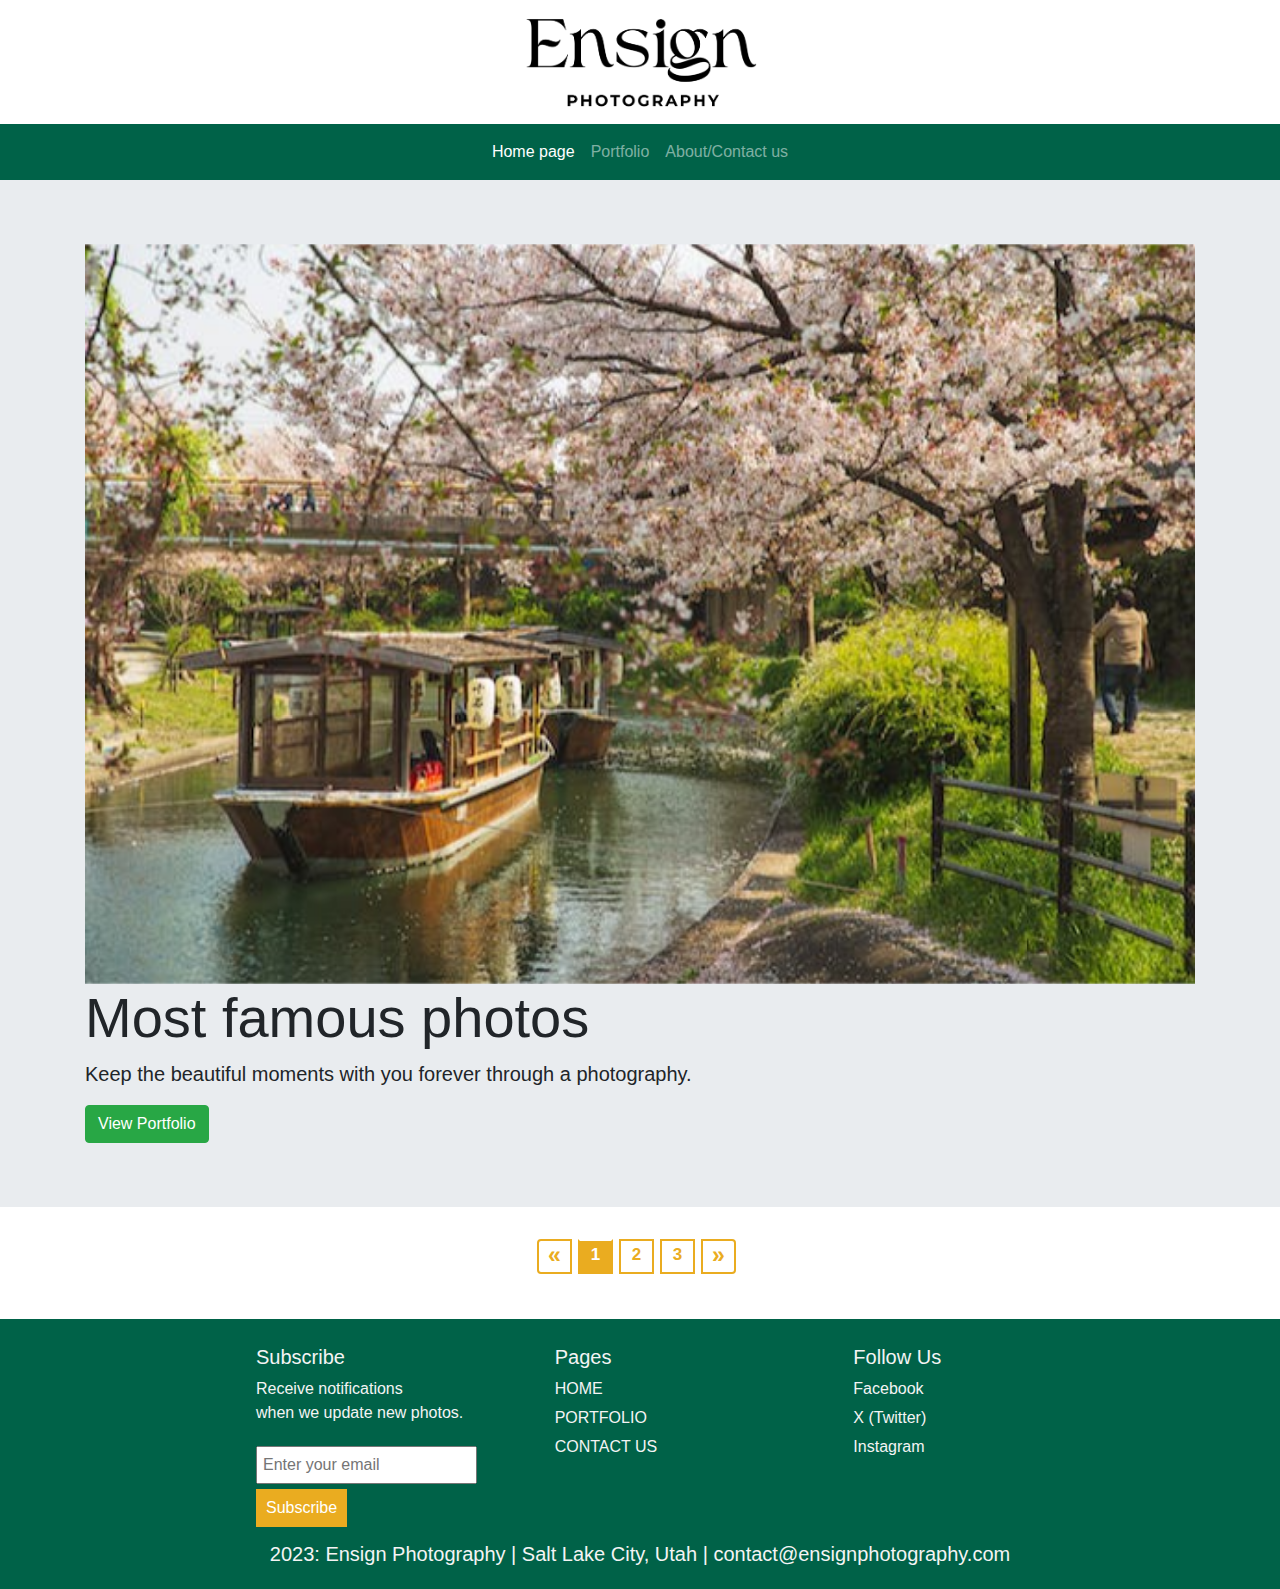
==== index.html @ d0660626 "slideshow" ====
<html>
    <head>

        <!--mobile ready-->
        <meta charset="utf-8">
        <meta name="viewport" content="width=device-width, initial-scale=1">
        <!--bootstrap-->
        <script src="
        https://cdn.jsdelivr.net/npm/bootstrap@5.3.2/dist/js/bootstrap.min.js
        "></script>
        <link href="
        https://cdn.jsdelivr.net/npm/bootstrap@5.3.2/dist/css/bootstrap.min.css
        " rel="stylesheet">

        <!--for pagination-->
        <link rel="stylesheet" href="https://cdn.jsdelivr.net/npm/bootstrap@4.6.2/dist/css/bootstrap.min.css">
        <!--link to CSS style-->
        <link rel="stylesheet" href="style.css">

    </head>
    <body>
        <!--Logo-->
        <img src="images/Ensign.png" class="mx-auto d-block img-fluid" 
        style="width: 20vw;" alt="Logo Ensign Photography">
        
        <!--Navbar with buttons by Sofia-->
        <nav class="navbar navbar-expand-sm navbar-dark">
            <div class="container-fluid justify-content-center">
              <ul class="navbar-nav">
                <li class="nav-item">
                  <a class="nav-link active" href="index.html">Home page</a>
                </li>
               <li class="nav-item">
                  <a class="nav-link" href="portfolio.html">Portfolio</a>
                </li>
                <li class="nav-item">
                  <a class="nav-link" href="contactus.html">About/Contact us</a>
                </li>
              </ul>
            </div>
          </nav>

          <div class="jumbotron jumbotron-fluid">
            <div class="container">
              <!-- Carousel -->
              <div id="photoCarousel" class="carousel slide" data-ride="carousel">
                <div class="carousel-inner">
                  <div class="carousel-item active">
                    <img src="images/boat.jpeg" class="d-block w-100" alt="Slide 1">
                  </div>
                  <div class="carousel-item">
                    <img src="images/deer.jpeg" class="d-block w-100" alt="Slide 2">
                  </div>
                  <!-- Add more carousel items as needed -->
                </div>
              </div>
              <!-- Jumbotron content -->
              <h1 class="display-4">Most famous photos</h1>
              <p class="lead">Keep the beautiful moments with you forever through a photography.</p>
              <a class="btn btn-primary btn-success" href="portfolio.html" role="button">View Portfolio</a>
            </div>
          </div>

        <!--Pagination and Pager by Rie-->
        <div class="pagination-outer" aria-label="Page navigation">
            <ul class="pagination justify-content-center">
                <li class="page-item">
                    <a href="index.html" class="page-link" aria-label="Previous">
                        <span aria-hidden="true">«</span>
                    </a>
                </li>
                <li class="page-item active"><a class="page-link" href="index.html">1</a></li>
                <li class="page-item"><a class="page-link" href="portfolio.html">2</a></li>
                <li class="page-item"><a class="page-link" href="contactus.html">3</a></li>
                <li class="page-item">
                    <a href="contactus.html" class="page-link" aria-label="Next">
                        <span aria-hidden="true">»</span>
                    </a>
                </li>
            </ul>
        </div>
    </body>

        <!--copyright by Rie-->
        <footer>
            <div class="footer-container">
                <div class="column">
                    <h3>Subscribe</h3>
                    <p>Receive notifications</br>when we update new photos.</p>
                    <input type="email" placeholder="Enter your email">
                    <button>Subscribe</button>
                </div>
                <div class="column">
                    <h3>Pages</h3>
                    <ul>
                        <li><a href="index.html">HOME</a></li>
                        <li><a href="portfolio.html">PORTFOLIO</a></li>
                        <li><a href="contactus.html">CONTACT US</a></li>
                    </ul>
                </div>
                <div class="column">
                    <h3>Follow Us</h3>
                    <ul>
                        <li><a href="https://www.facebook.com/">Facebook</a></li>
                        <li><a href="https://twitter.com/home?lang=en">X (Twitter)</a></li>
                        <li><a href="https://www.instagram.com/?hl=en">Instagram</a></li>
                    </ul>
                </div>
            </div>
            <h5>2023: Ensign Photography | Salt Lake City, Utah | contact@ensignphotography.com</h5>
        </footer>
</html>
---- style.css ----
/* CSS style for all pages*/

/*footer design by Rie*/
footer {
    background-color: #006248;
    background-color: #006248;
    text-align: center;
    color: #f4f4f4;
    padding-bottom: 15px;
}

.footer-container {
    text-align: left;
    padding: 2% 10% 0% 20%;
    display: flex;  
    justify-content: space-between;
    list-style: none;
}

.column {
    flex: 1; 
}

h5 {
    padding-top: 15px;
}

.column h3 {
    font-size: 20px;
    color: #f4f4f4;
}

.column ul {
    list-style: none;
    padding: 0;
}

.column li {
    margin-bottom: 5px;
}

.column a {
    color: #f4f4f4;
    text-decoration: none;
}

 input[type="email"] {
    padding: 5px;
    margin: 5px 0;
}
.column button {
    background-color: #eaac20;
    color: #fff;
    border: none;
    padding: 7px 10px;
    cursor: pointer;
}
/*end of footer*/

/*pagination and pager by Rie*/
.pagination-outer{ 
    text-align: center;
}
.pagination{
    display: inline-flex;
    position: relative;
    margin-bottom: 45px;
}
.pagination li a.page-link{
    color: #eaac20;
    background: transparent;
    font-size: 17px;
    font-weight: 700;
    text-align: center;
    line-height: 28px;
    height: 35px;
    width: 35px;
    padding: 0;
    margin: 0 7px;
    border: 2px solid #eaac20;
    border-radius: 0;
    display: block;
    position: relative;
    z-index: 0;
    transition: all 0.5s ease 0s;
}
.pagination li:first-child a.page-link,
.pagination li:last-child a.page-link{
    font-size: 23px;
    line-height: 28px;
}
.pagination li a.page-link:hover,
.pagination li a.page-link:focus,
.pagination li.active a.page-link:hover,
.pagination li.active a.page-link{
    color: #fff;
    background: transparent;
    border-color: #eaac20;
    border-top-color: transparent;
}
.pagination li a.page-link:before{
    content: '';
    background-color: #eaac20;
    height: 0;
    width: 100%;
    opacity: 0;
    position: absolute;
    left: 0;
    bottom: 0;
    z-index: -1;
    transition: all 0.5s ease-out 0s;
}
.pagination li a.page-link:hover:before,
.pagination li a.page-link:focus:before,
.pagination li.active a.page-link:hover:before,
.pagination li.active a.page-link:before{
    height: 100%;
    opacity: 1;
}
@media only screen and (max-width: 480px){
    .pagination{
        font-size: 0;
        display: inline-block;
    }
    .pagination li{
        display: inline-block;
        vertical-align: top;
        margin: 0 0 15px;
    }
}

/* CSS style for INDEX page
Created by Sofia Silva */
.navbar {
background-color: #006248;
}
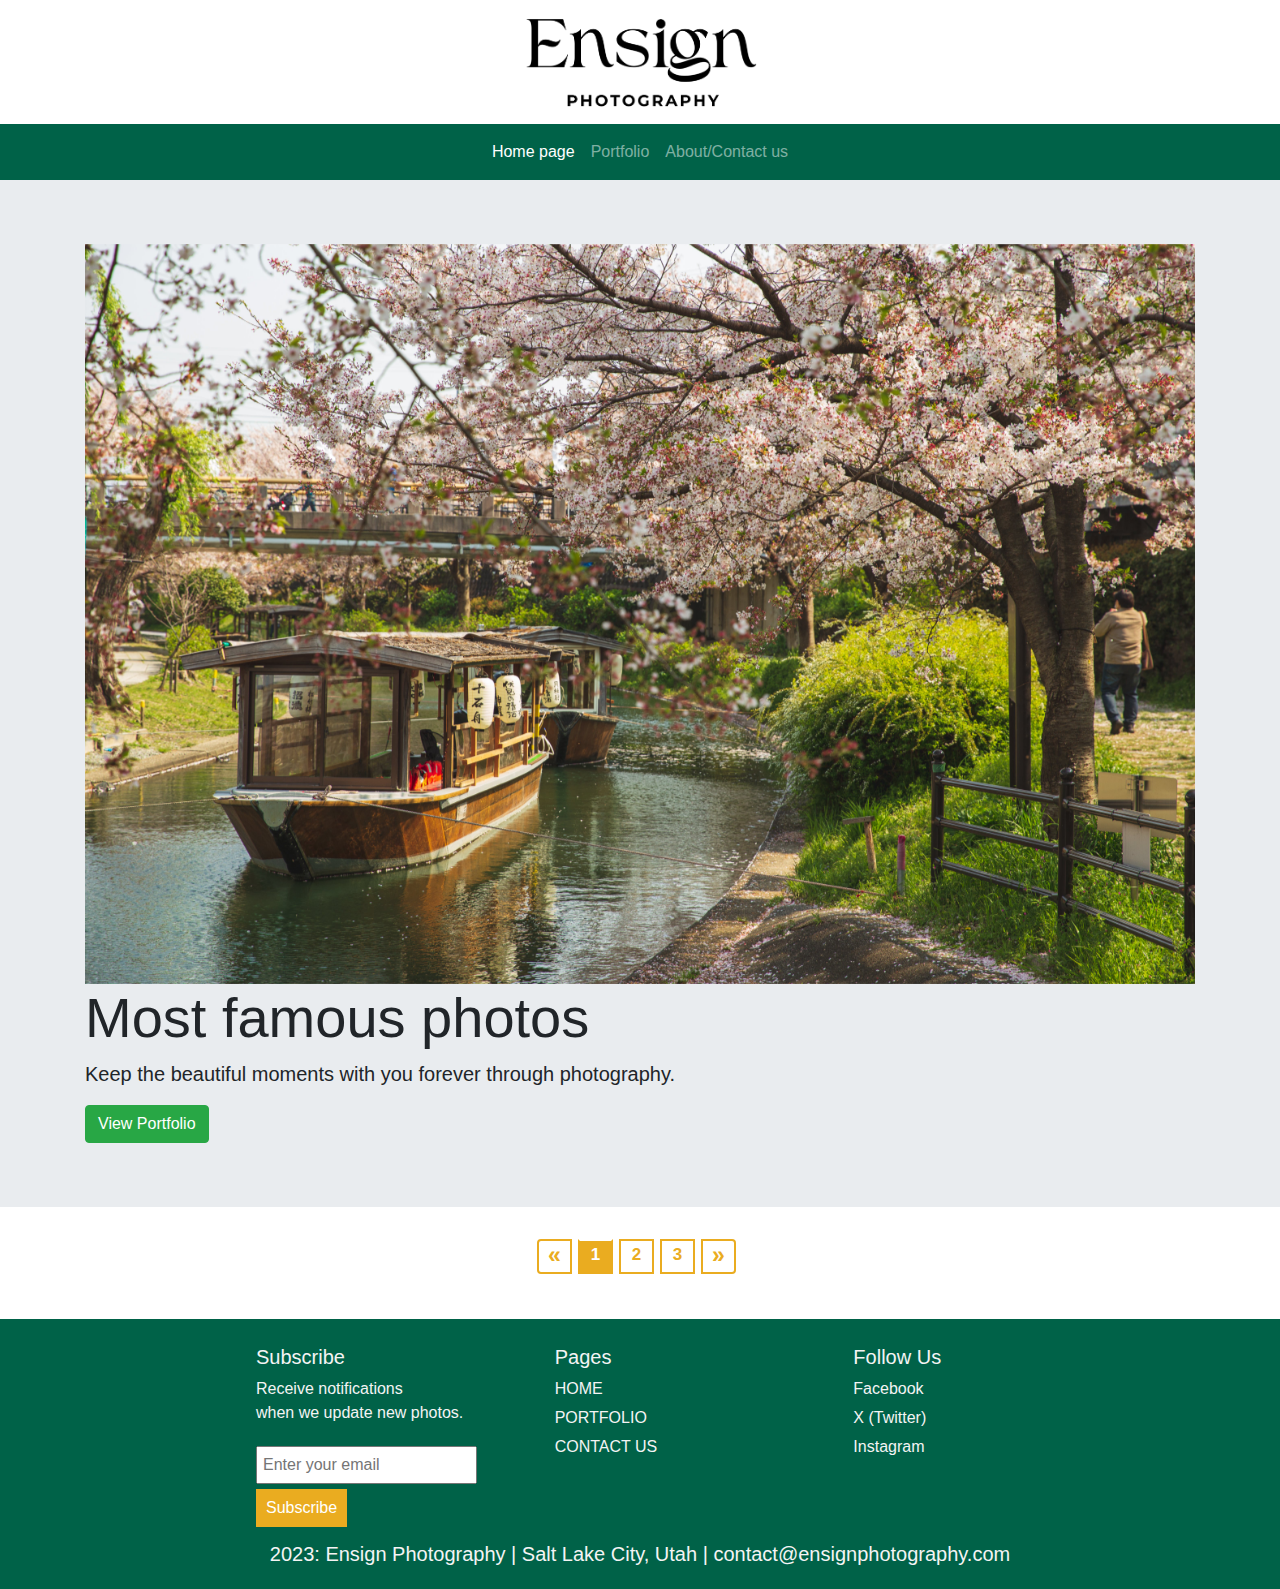
==== commit 0d44de5c: "fixing slideshow" ====
--- a/index.html
+++ b/index.html
@@ -1,4 +1,5 @@
-<html>
+<!DOCTYPE html>
+<html lang="en">
     <head>
 
         <!--mobile ready-->
@@ -10,7 +11,7 @@
         "></script>
         <link href="
         https://cdn.jsdelivr.net/npm/bootstrap@5.3.2/dist/css/bootstrap.min.css
-        " rel="stylesheet">
+        " rel="stylesheet">        
 
         <!--for pagination-->
         <link rel="stylesheet" href="https://cdn.jsdelivr.net/npm/bootstrap@4.6.2/dist/css/bootstrap.min.css">
@@ -40,26 +41,29 @@
             </div>
           </nav>
 
-          <div class="jumbotron jumbotron-fluid">
-            <div class="container">
-              <!-- Carousel -->
-              <div id="photoCarousel" class="carousel slide" data-ride="carousel">
-                <div class="carousel-inner">
-                  <div class="carousel-item active">
-                    <img src="images/boat.jpeg" class="d-block w-100" alt="Slide 1">
-                  </div>
-                  <div class="carousel-item">
-                    <img src="images/deer.jpeg" class="d-block w-100" alt="Slide 2">
-                  </div>
-                  <!-- Add more carousel items as needed -->
+          <!--Jumbotron with slideshow by Sofia-->        
+        <div class="jumbotron jumbotron-fluid">
+        <div class="container">
+            <!-- Carousel -->
+            <div id="photoCarousel" class="carousel slide" data-bs-ride="carousel" data-bs-interval="3000">
+            <div class="carousel-inner">
+                <div class="carousel-item active">
+                <img src="images/boat.jpg" class="d-block w-100" alt="Slide 1">
                 </div>
-              </div>
-              <!-- Jumbotron content -->
-              <h1 class="display-4">Most famous photos</h1>
-              <p class="lead">Keep the beautiful moments with you forever through a photography.</p>
+                <div class="carousel-item">
+                <img src="images/city.jpg" class="d-block w-100" alt="Slide 2">
+                </div>
+                <div class="carousel-item">
+                <img src="images/deer.jpg" class="d-block w-100" alt="Slide 2">
+                </div>
+            </div>
+            </div>
+            <!-- Jumbotron content -->
+            <h1 class="display-4">Most famous photos</h1>
+              <p class="lead">Keep the beautiful moments with you forever through photography.</p>
               <a class="btn btn-primary btn-success" href="portfolio.html" role="button">View Portfolio</a>
             </div>
-          </div>
+        </div>  
 
         <!--Pagination and Pager by Rie-->
         <div class="pagination-outer" aria-label="Page navigation">
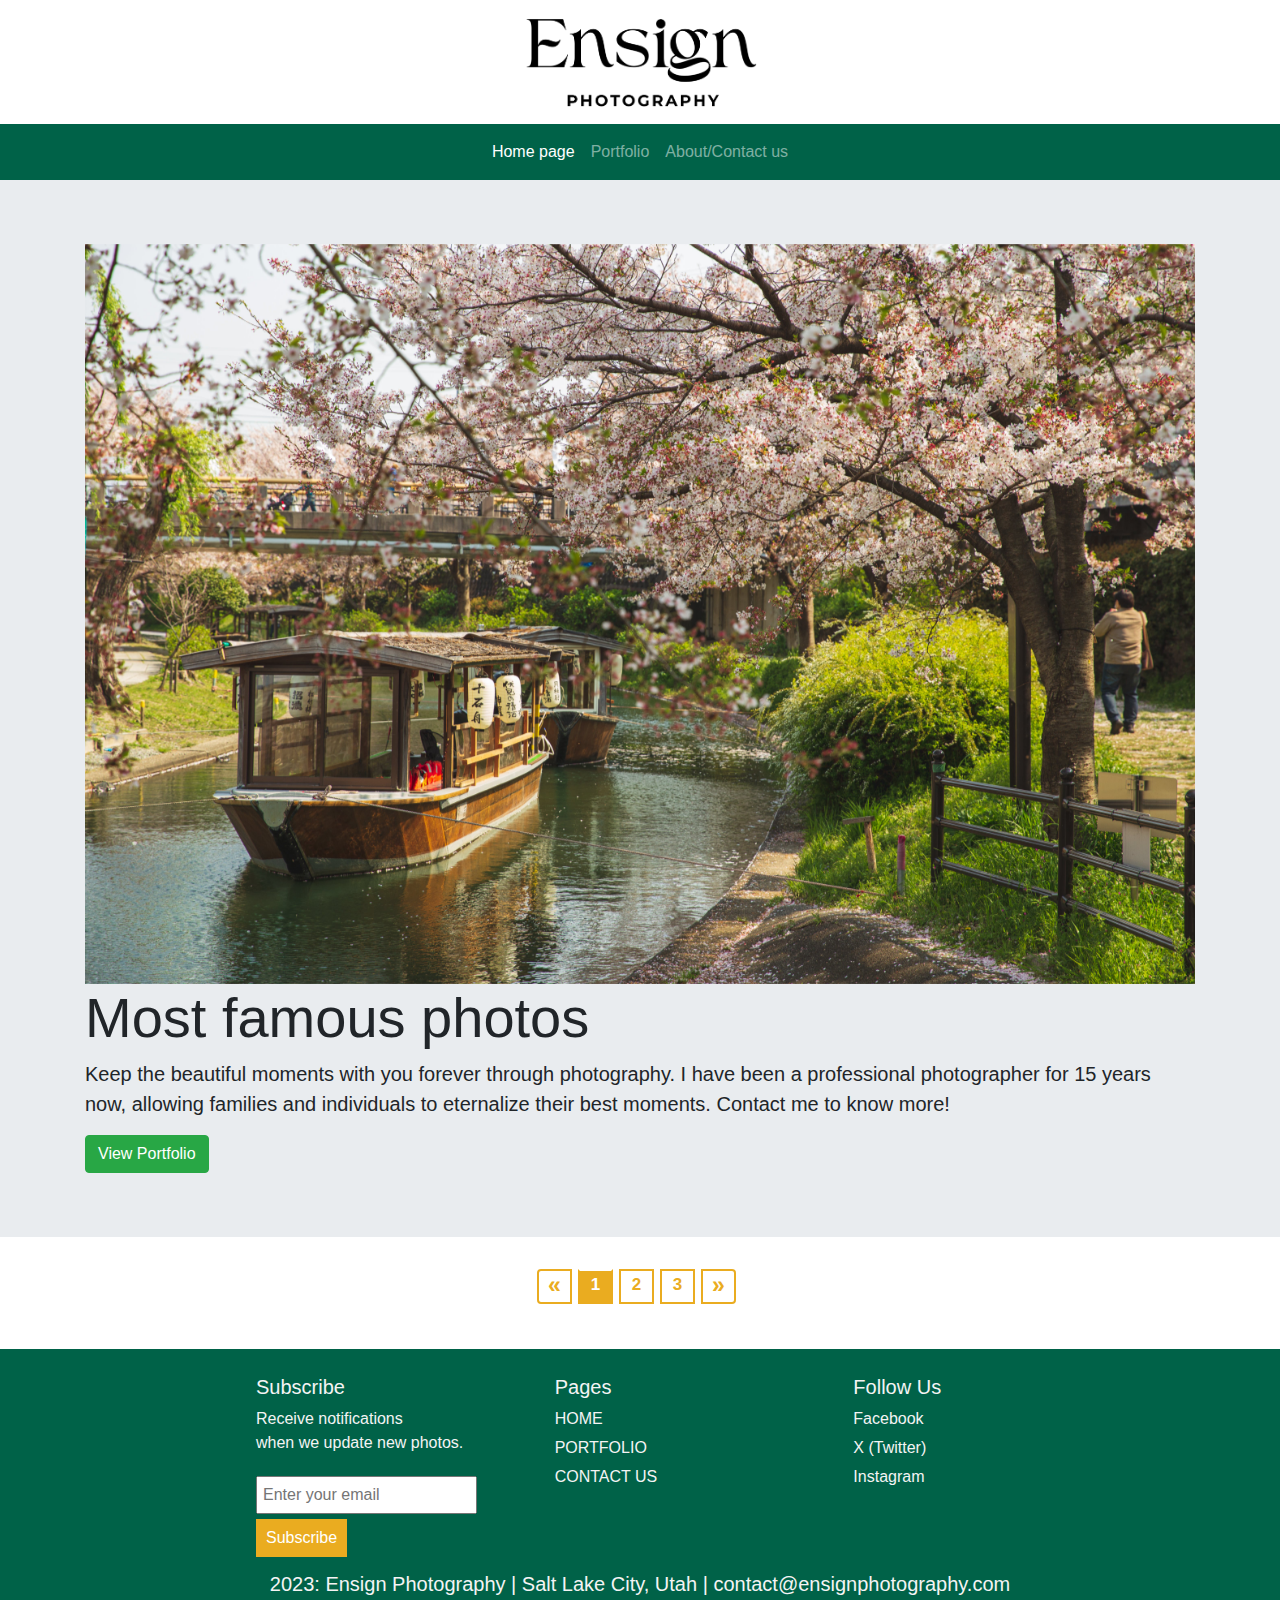
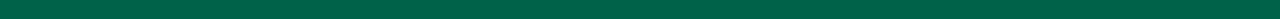
==== commit 0a6d5928: "home page finished" ====
--- a/index.html
+++ b/index.html
@@ -24,7 +24,7 @@
         <img src="images/Ensign.png" class="mx-auto d-block img-fluid" 
         style="width: 20vw;" alt="Logo Ensign Photography">
         
-        <!--Navbar with buttons by Sofia-->
+        <!--Navbar with links by Sofia-->
         <nav class="navbar navbar-expand-sm navbar-dark">
             <div class="container-fluid justify-content-center">
               <ul class="navbar-nav">
@@ -48,19 +48,23 @@
             <div id="photoCarousel" class="carousel slide" data-bs-ride="carousel" data-bs-interval="3000">
             <div class="carousel-inner">
                 <div class="carousel-item active">
-                <img src="images/boat.jpg" class="d-block w-100" alt="Slide 1">
+                <img src="images/boat.jpg" class="d-block w-100" alt="Boat image">
                 </div>
                 <div class="carousel-item">
-                <img src="images/city.jpg" class="d-block w-100" alt="Slide 2">
+                <img src="images/city.jpg" class="d-block w-100" alt="City image">
                 </div>
                 <div class="carousel-item">
-                <img src="images/deer.jpg" class="d-block w-100" alt="Slide 2">
+                <img src="images/deer.jpg" class="d-block w-100" alt="Deer image">
                 </div>
             </div>
             </div>
-            <!-- Jumbotron content -->
+            <!-- Jumbotron content by Sofia-->
             <h1 class="display-4">Most famous photos</h1>
-              <p class="lead">Keep the beautiful moments with you forever through photography.</p>
+              <p class="lead">Keep the beautiful moments with you forever through photography. 
+                I have been a professional photographer for 15 years now, 
+                allowing families and individuals to eternalize their best moments. Contact me to know more!</p>
+                
+                <!--Button by Sofia-->
               <a class="btn btn-primary btn-success" href="portfolio.html" role="button">View Portfolio</a>
             </div>
         </div>  
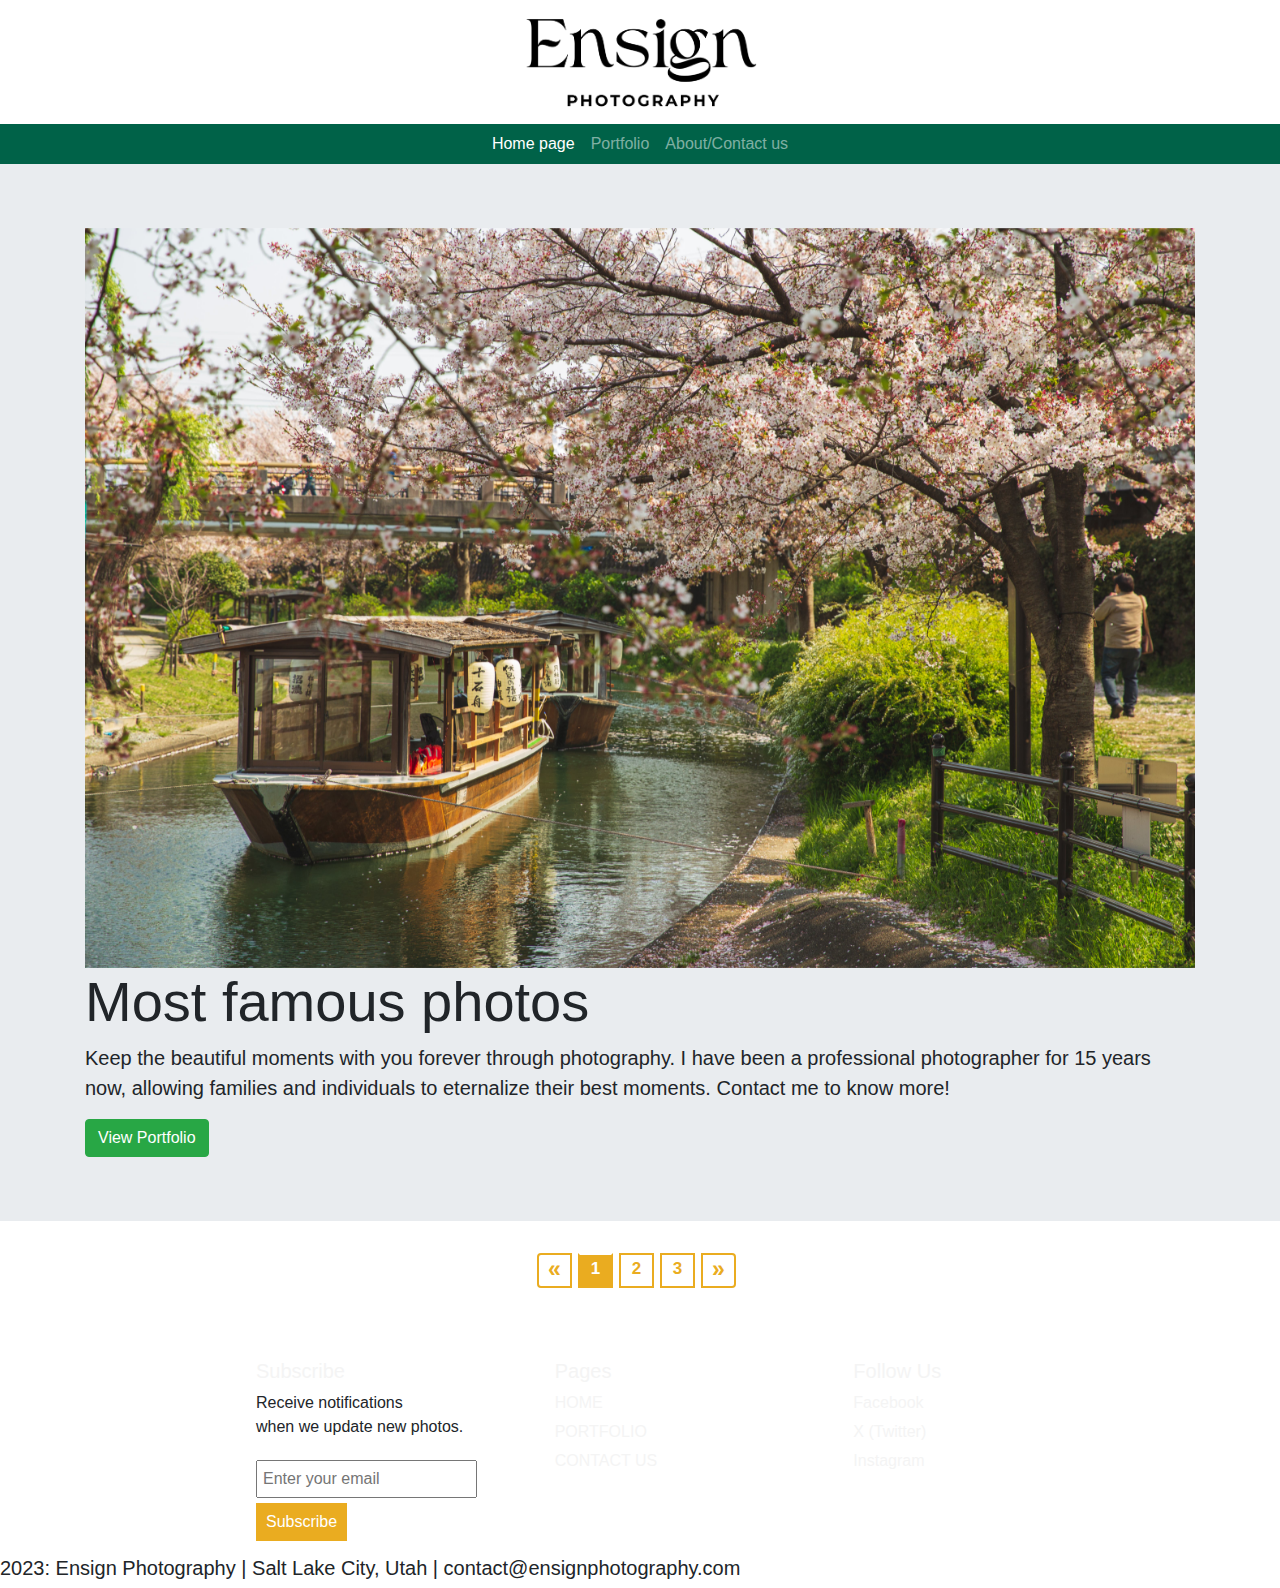
==== commit 3f8e3e01: "Merge branch 'Nelly's'" ====
--- a/index.html
+++ b/index.html
@@ -17,6 +17,8 @@
         <link rel="stylesheet" href="https://cdn.jsdelivr.net/npm/bootstrap@4.6.2/dist/css/bootstrap.min.css">
         <!--link to CSS style-->
         <link rel="stylesheet" href="style.css">
+
+        <title>Ensign Photography</title>
 
     </head>
     <body>
--- a/style.css
+++ b/style.css
@@ -1,3 +1,4 @@
+<<<<<<< HEAD
 /* CSS style for all pages*/
 
 /*footer design by Rie*/
@@ -133,4 +134,263 @@
 Created by Sofia Silva */
 .navbar {
 background-color: #006248;
+=======
++@charset "UTF-8";
+/* CSS Document */
+  @import url('https://fonts.googleapis.com/css2?family=Playfair+Display:ital,wght@0,400;0,500;0,600;0,700;0,800;0,900;1,400&display=swap');
+
+
+*
+/*
+*
+CONTACT US (Nelly's participation)
+*
+*/
+
+
+{
+    margin: 0;
+    padding: 0;
+    box-sizing: border-box;
+    font-family: 'Playfair Display', sans-serif;
+}
+
+.contact {
+    position: relative;
+    min-height: 100vh;
+    padding: 50px 100px;
+    display: flex;
+    justify-content: center;
+    align-items: center;
+    flex-direction: column;
+    background-color: #fff;
+    background-size: cover;
+}
+
+.contact .content {
+    max-width: 800px;
+    text-align: center;
+}
+
+.contact .content h2 {
+    font-size: 50px;
+    font-weight: 700;
+    color: black;
+}
+
+.contact .content h3 {
+    font-size: 30px;
+    font-weight: 500;
+    color: black;
+}
+
+.container {
+    width: 100%;
+    display: flex;
+    justify-content: center;
+    align-items: center;
+    margin-top: 30px;
+}
+
+.container .contactInfo {
+    width: 50%;
+    display: flex;
+    flex-direction: column;
+    min-height: 500px;
+}
+
+.container .contactInfo .box {
+    position: relative;
+    padding: 30px 0;
+    padding-left: 20%;
+    display: flex;
+}
+
+.container .contactInfo .box .icon {
+    min-width: 60px;
+    height: 60px;
+    background: black;
+    display: flex;
+    justify-content: center;
+    align-items: center;
+    border-radius: 50%;
+    font-size: 30px;
+}
+
+.container .contactInfo .box .text {
+    display: flex;
+    margin-left: 20px;
+    font-size: 20px;
+    color: black;
+    flex-direction: column;
+    font-weight: 500;
+}
+
+.container .contactInfo .box .text h3 {
+    font-weight: 500;
+    color: #27c1f9;
+}
+
+.contactForm {
+    width: 40%;
+    padding: 40px;
+    background: #666;
+    margin-right:50px;
+    border-radius: 25px;
+}
+
+.contactForm h2 {
+    font-size: 30px;
+    color: #fff;
+    font-weight: 500;
+}
+
+.contactForm .inputBox {
+    position: relative;
+    width: 100%;
+    margin-top: 10px;
+    
+}
+
+.contactForm .inputBox input,
+.contactForm .inputBox textarea {
+    width: 100%;
+    padding: 5px 0;
+    padding-left: 8px;
+    font-size: 16px;
+    margin: 15px 0;
+    border: none;
+    border-bottom: 2px solid #fff;
+    outline: none;
+    resize: none;
+    border-radius: 10px;
+}
+
+.contactForm .inputBox span {
+    position: absolute;
+    width: 100%;
+    left: 3px;
+    padding: 10px 0;
+    padding-left: 5px;
+    font-size: 16px;
+    margin: 10px 0;
+    pointer-events: none;
+    transition: 0.5s;
+    color: #666;
+}
+
+.contactForm .inputBox input:focus~span,
+.contactForm .inputBox input:valid~span,
+.contactForm .inputBox textarea:focus~span,
+.contactForm .inputBox textarea:valid~span {
+    color: #e91e63;
+    font-size: 12px;
+    transform: translateY(-70%);
+}
+
+.contactForm .inputBox input[type="submit"] {
+    width: 100px;
+    background: #fff;
+    color: #1E5288;
+    border: none;
+    cursor: pointer;
+    padding: 10px;
+    font-size: 18px;
+}
+
+@media (max-width: 991px) {
+    .contact {
+        padding: 50px;
+    }
+
+    .container {
+        flex-direction: column;
+    }
+
+    .container .contactInfo {
+        margin-bottom: 40px;
+    }
+
+    .container .contactInfo
+    .contactForm {
+        width: 100%;
+    }
+}
+
+* {
+    margin: 0;
+    padding: 0;
+    box-sizing: border-box;
+    font-family: 'Playfair Display', sans-serif;
+}
+
+/*
+*
+NAVIGATION BAR (Nelly's Parcipation)
+*
+*/
+
+.heroHome{
+    width: 100%;
+    height: 100vh;
+    position: relative;
+    padding: 0 5%;
+    display: flex;
+    align-items: center;
+    justify-content: center;
+    overflow: hidden;
+}
+.hero {
+    width: 100%;
+    height: 150px;
+    background-color: #fff;
+    position: relative;
+    padding: 0 5%;
+    display: flex;
+    align-items: center;
+    justify-content: center;
+    overflow: hidden;
+}
+
+nav {
+    width: 100%;
+    position: absolute;
+    top: 0;
+    left: 0;
+    padding: 20px 8%;
+    display: flex;
+    align-items: center;
+    justify-content: space-between;
+}
+
+nav .logo {
+    width: 280px;
+}
+
+nav ul li {
+    list-style: none;
+    display: inline-block;
+    margin-left: 40px;
+}
+
+nav ul li a {
+    text-decoration: none;
+    color: black;
+    font-size: 20px;
+    font-weight: 500;
+}
+
+nav ul li a::after{
+	content: '';
+	width: 0%;
+	height: 2px;
+	background: #f44336;
+	display: block;
+	margin: auto;
+	transition: 0.5s;
+}
+
+nav ul li a:hover::after{
+	width: 100%;
+>>>>>>> Nelly's
 }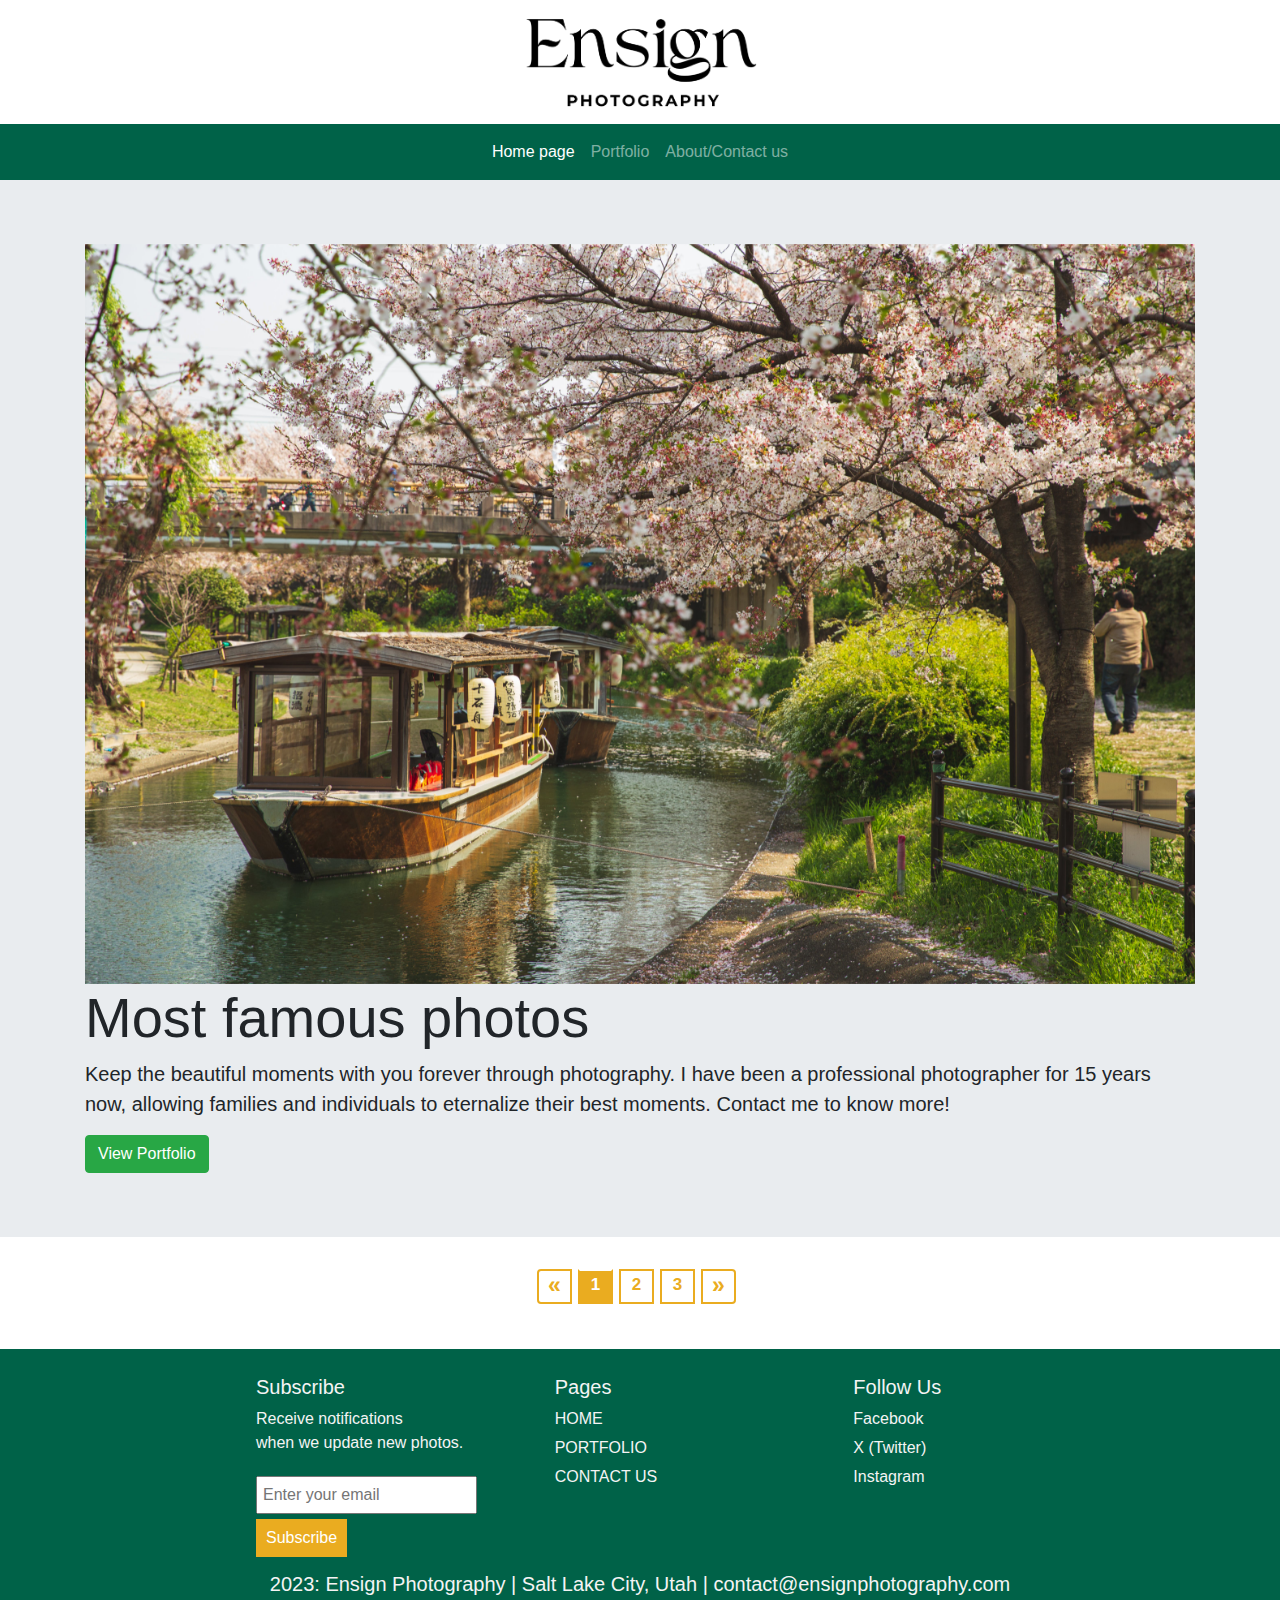
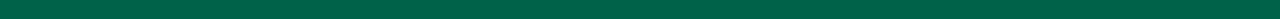
==== commit 372f4335: "Revert "Merge branch 'Nelly's'"" ====
--- a/index.html
+++ b/index.html
@@ -17,8 +17,6 @@
         <link rel="stylesheet" href="https://cdn.jsdelivr.net/npm/bootstrap@4.6.2/dist/css/bootstrap.min.css">
         <!--link to CSS style-->
         <link rel="stylesheet" href="style.css">
-
-        <title>Ensign Photography</title>
 
     </head>
     <body>
--- a/style.css
+++ b/style.css
@@ -1,4 +1,3 @@
-<<<<<<< HEAD
 /* CSS style for all pages*/
 
 /*footer design by Rie*/
@@ -134,263 +133,4 @@
 Created by Sofia Silva */
 .navbar {
 background-color: #006248;
-=======
-+@charset "UTF-8";
-/* CSS Document */
-  @import url('https://fonts.googleapis.com/css2?family=Playfair+Display:ital,wght@0,400;0,500;0,600;0,700;0,800;0,900;1,400&display=swap');
-
-
-*
-/*
-*
-CONTACT US (Nelly's participation)
-*
-*/
-
-
-{
-    margin: 0;
-    padding: 0;
-    box-sizing: border-box;
-    font-family: 'Playfair Display', sans-serif;
-}
-
-.contact {
-    position: relative;
-    min-height: 100vh;
-    padding: 50px 100px;
-    display: flex;
-    justify-content: center;
-    align-items: center;
-    flex-direction: column;
-    background-color: #fff;
-    background-size: cover;
-}
-
-.contact .content {
-    max-width: 800px;
-    text-align: center;
-}
-
-.contact .content h2 {
-    font-size: 50px;
-    font-weight: 700;
-    color: black;
-}
-
-.contact .content h3 {
-    font-size: 30px;
-    font-weight: 500;
-    color: black;
-}
-
-.container {
-    width: 100%;
-    display: flex;
-    justify-content: center;
-    align-items: center;
-    margin-top: 30px;
-}
-
-.container .contactInfo {
-    width: 50%;
-    display: flex;
-    flex-direction: column;
-    min-height: 500px;
-}
-
-.container .contactInfo .box {
-    position: relative;
-    padding: 30px 0;
-    padding-left: 20%;
-    display: flex;
-}
-
-.container .contactInfo .box .icon {
-    min-width: 60px;
-    height: 60px;
-    background: black;
-    display: flex;
-    justify-content: center;
-    align-items: center;
-    border-radius: 50%;
-    font-size: 30px;
-}
-
-.container .contactInfo .box .text {
-    display: flex;
-    margin-left: 20px;
-    font-size: 20px;
-    color: black;
-    flex-direction: column;
-    font-weight: 500;
-}
-
-.container .contactInfo .box .text h3 {
-    font-weight: 500;
-    color: #27c1f9;
-}
-
-.contactForm {
-    width: 40%;
-    padding: 40px;
-    background: #666;
-    margin-right:50px;
-    border-radius: 25px;
-}
-
-.contactForm h2 {
-    font-size: 30px;
-    color: #fff;
-    font-weight: 500;
-}
-
-.contactForm .inputBox {
-    position: relative;
-    width: 100%;
-    margin-top: 10px;
-    
-}
-
-.contactForm .inputBox input,
-.contactForm .inputBox textarea {
-    width: 100%;
-    padding: 5px 0;
-    padding-left: 8px;
-    font-size: 16px;
-    margin: 15px 0;
-    border: none;
-    border-bottom: 2px solid #fff;
-    outline: none;
-    resize: none;
-    border-radius: 10px;
-}
-
-.contactForm .inputBox span {
-    position: absolute;
-    width: 100%;
-    left: 3px;
-    padding: 10px 0;
-    padding-left: 5px;
-    font-size: 16px;
-    margin: 10px 0;
-    pointer-events: none;
-    transition: 0.5s;
-    color: #666;
-}
-
-.contactForm .inputBox input:focus~span,
-.contactForm .inputBox input:valid~span,
-.contactForm .inputBox textarea:focus~span,
-.contactForm .inputBox textarea:valid~span {
-    color: #e91e63;
-    font-size: 12px;
-    transform: translateY(-70%);
-}
-
-.contactForm .inputBox input[type="submit"] {
-    width: 100px;
-    background: #fff;
-    color: #1E5288;
-    border: none;
-    cursor: pointer;
-    padding: 10px;
-    font-size: 18px;
-}
-
-@media (max-width: 991px) {
-    .contact {
-        padding: 50px;
-    }
-
-    .container {
-        flex-direction: column;
-    }
-
-    .container .contactInfo {
-        margin-bottom: 40px;
-    }
-
-    .container .contactInfo
-    .contactForm {
-        width: 100%;
-    }
-}
-
-* {
-    margin: 0;
-    padding: 0;
-    box-sizing: border-box;
-    font-family: 'Playfair Display', sans-serif;
-}
-
-/*
-*
-NAVIGATION BAR (Nelly's Parcipation)
-*
-*/
-
-.heroHome{
-    width: 100%;
-    height: 100vh;
-    position: relative;
-    padding: 0 5%;
-    display: flex;
-    align-items: center;
-    justify-content: center;
-    overflow: hidden;
-}
-.hero {
-    width: 100%;
-    height: 150px;
-    background-color: #fff;
-    position: relative;
-    padding: 0 5%;
-    display: flex;
-    align-items: center;
-    justify-content: center;
-    overflow: hidden;
-}
-
-nav {
-    width: 100%;
-    position: absolute;
-    top: 0;
-    left: 0;
-    padding: 20px 8%;
-    display: flex;
-    align-items: center;
-    justify-content: space-between;
-}
-
-nav .logo {
-    width: 280px;
-}
-
-nav ul li {
-    list-style: none;
-    display: inline-block;
-    margin-left: 40px;
-}
-
-nav ul li a {
-    text-decoration: none;
-    color: black;
-    font-size: 20px;
-    font-weight: 500;
-}
-
-nav ul li a::after{
-	content: '';
-	width: 0%;
-	height: 2px;
-	background: #f44336;
-	display: block;
-	margin: auto;
-	transition: 0.5s;
-}
-
-nav ul li a:hover::after{
-	width: 100%;
->>>>>>> Nelly's
 }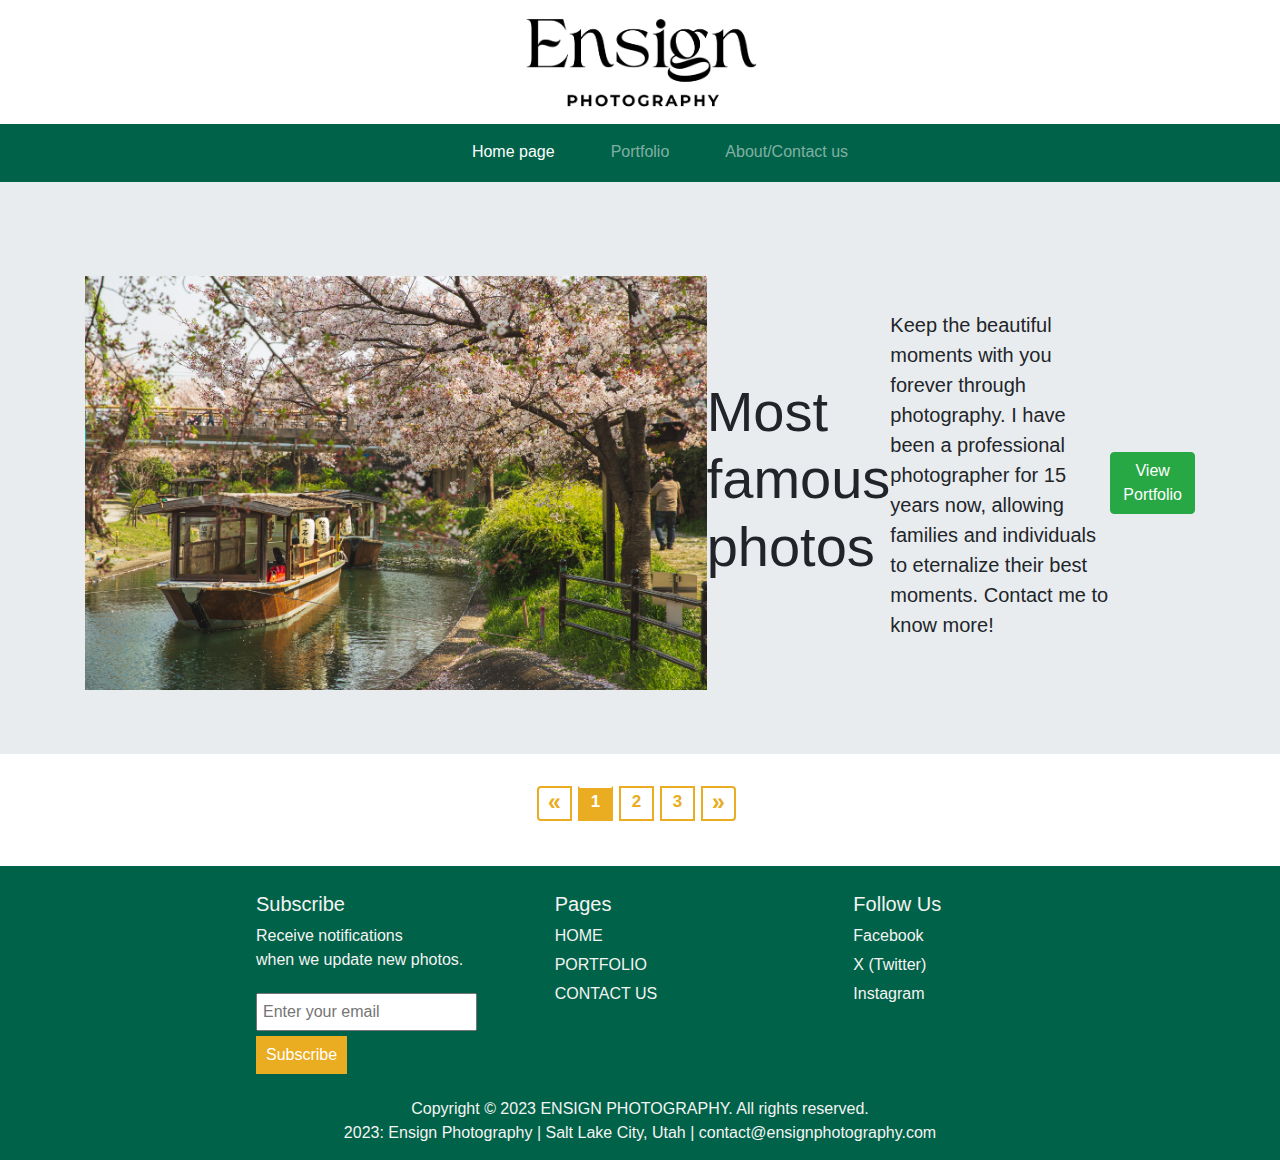
==== commit 1d256a15: "contact us and copyright fixes" ====
--- a/index.html
+++ b/index.html
@@ -115,6 +115,7 @@
                     </ul>
                 </div>
             </div>
-            <h5>2023: Ensign Photography | Salt Lake City, Utah | contact@ensignphotography.com</h5>
+            <h5></h5>Copyright &copy; 2023 ENSIGN PHOTOGRAPHY. All rights reserved.<br>
+                2023: Ensign Photography | Salt Lake City, Utah | contact@ensignphotography.com</h5>
         </footer>
 </html>--- a/style.css
+++ b/style.css
@@ -133,4 +133,258 @@
 Created by Sofia Silva */
 .navbar {
 background-color: #006248;
+}
+
+
+
+  @import url('https://fonts.googleapis.com/css2?family=Playfair+Display:ital,wght@0,400;0,500;0,600;0,700;0,800;0,900;1,400&display=swap');
+*
+/*
+CONTACT US (Nelly's participation)
+*/
+
+{
+    margin: 0;
+    padding: 0;
+    box-sizing: border-box;
+    font-family: 'Playfair Display', sans-serif;
+}
+
+.contact {
+    position: relative;
+    min-height: 100vh;
+    padding: 50px 100px;
+    display: flex;
+    justify-content: center;
+    align-items: center;
+    flex-direction: column;
+    background-color: #fff;
+    background-size: cover;
+}
+
+.contact .content {
+    max-width: 800px;
+    text-align: center;
+}
+
+.contact .content h2 {
+    font-size: 50px;
+    font-weight: 700;
+    color: black;
+}
+
+.contact .content h3 {
+    font-size: 30px;
+    font-weight: 500;
+    color: black;
+}
+
+.container {
+    width: 100%;
+    display: flex;
+    justify-content: center;
+    align-items: center;
+    margin-top: 30px;
+}
+
+.container .contactInfo {
+    width: 50%;
+    display: flex;
+    flex-direction: column;
+    min-height: 500px;
+}
+
+.container .contactInfo .box {
+    position: relative;
+    padding: 30px 0;
+    padding-left: 20%;
+    display: flex;
+}
+
+.container .contactInfo .box .icon {
+    min-width: 60px;
+    height: 60px;
+    background: black;
+    display: flex;
+    justify-content: center;
+    align-items: center;
+    border-radius: 50%;
+    font-size: 30px;
+}
+
+.container .contactInfo .box .text {
+    display: flex;
+    margin-left: 20px;
+    font-size: 20px;
+    color: black;
+    flex-direction: column;
+    font-weight: 500;
+}
+
+.container .contactInfo .box .text h3 {
+    font-weight: 500;
+    color: #27c1f9;
+}
+
+.contactForm {
+    width: 40%;
+    padding: 40px;
+    background: #666;
+    margin-right:50px;
+    border-radius: 25px;
+}
+
+.contactForm h2 {
+    font-size: 30px;
+    color: #fff;
+    font-weight: 500;
+}
+
+.contactForm .inputBox {
+    position: relative;
+    width: 100%;
+    margin-top: 10px;
+    
+}
+
+.contactForm .inputBox input,
+.contactForm .inputBox textarea {
+    width: 100%;
+    padding: 5px 0;
+    padding-left: 8px;
+    font-size: 16px;
+    margin: 15px 0;
+    border: none;
+    border-bottom: 2px solid #fff;
+    outline: none;
+    resize: none;
+    border-radius: 10px;
+}
+
+.contactForm .inputBox span {
+    position: absolute;
+    width: 100%;
+    left: 3px;
+    padding: 10px 0;
+    padding-left: 5px;
+    font-size: 16px;
+    margin: 10px 0;
+    pointer-events: none;
+    transition: 0.5s;
+    color: #666;
+}
+
+.contactForm .inputBox input:focus~span,
+.contactForm .inputBox input:valid~span,
+.contactForm .inputBox textarea:focus~span,
+.contactForm .inputBox textarea:valid~span {
+    color: #e91e63;
+    font-size: 12px;
+    transform: translateY(-70%);
+}
+
+.contactForm .inputBox input[type="submit"] {
+    width: 100px;
+    background: #fff;
+    color: #1E5288;
+    border: none;
+    cursor: pointer;
+    padding: 10px;
+    font-size: 18px;
+}
+
+@media (max-width: 991px) {
+    .contact {
+        padding: 50px;
+    }
+
+    .container {
+        flex-direction: column;
+    }
+
+    .container .contactInfo {
+        margin-bottom: 40px;
+    }
+
+    .container .contactInfo
+    .contactForm {
+        width: 100%;
+    }
+}
+
+* {
+    margin: 0;
+    padding: 0;
+    box-sizing: border-box;
+    font-family: 'Playfair Display', sans-serif;
+}
+
+/*
+*
+NAVIGATION BAR (Nelly's Parcipation)
+*
+*/
+
+.heroHome{
+    width: 100%;
+    height: 100vh;
+    position: relative;
+    padding: 0 5%;
+    display: flex;
+    align-items: center;
+    justify-content: center;
+    overflow: hidden;
+}
+.hero {
+    width: 100%;
+    height: 150px;
+    background-color: #fff;
+    position: relative;
+    padding: 0 5%;
+    display: flex;
+    align-items: center;
+    justify-content: center;
+    overflow: hidden;
+}
+
+nav {
+    width: 100%;
+    position: absolute;
+    top: 0;
+    left: 0;
+    padding: 20px 8%;
+    display: flex;
+    align-items: center;
+    justify-content: space-between;
+}
+
+nav .logo {
+    width: 280px;
+}
+
+nav ul li {
+    list-style: none;
+    display: inline-block;
+    margin-left: 40px;
+}
+
+nav ul li a {
+    text-decoration: none;
+    color: black;
+    font-size: 20px;
+    font-weight: 500;
+}
+
+nav ul li a::after{
+	content: '';
+	width: 0%;
+	height: 2px;
+	background: #f44336;
+	display: block;
+	margin: auto;
+	transition: 0.5s;
+}
+
+nav ul li a:hover::after{
+	width: 100%;
 }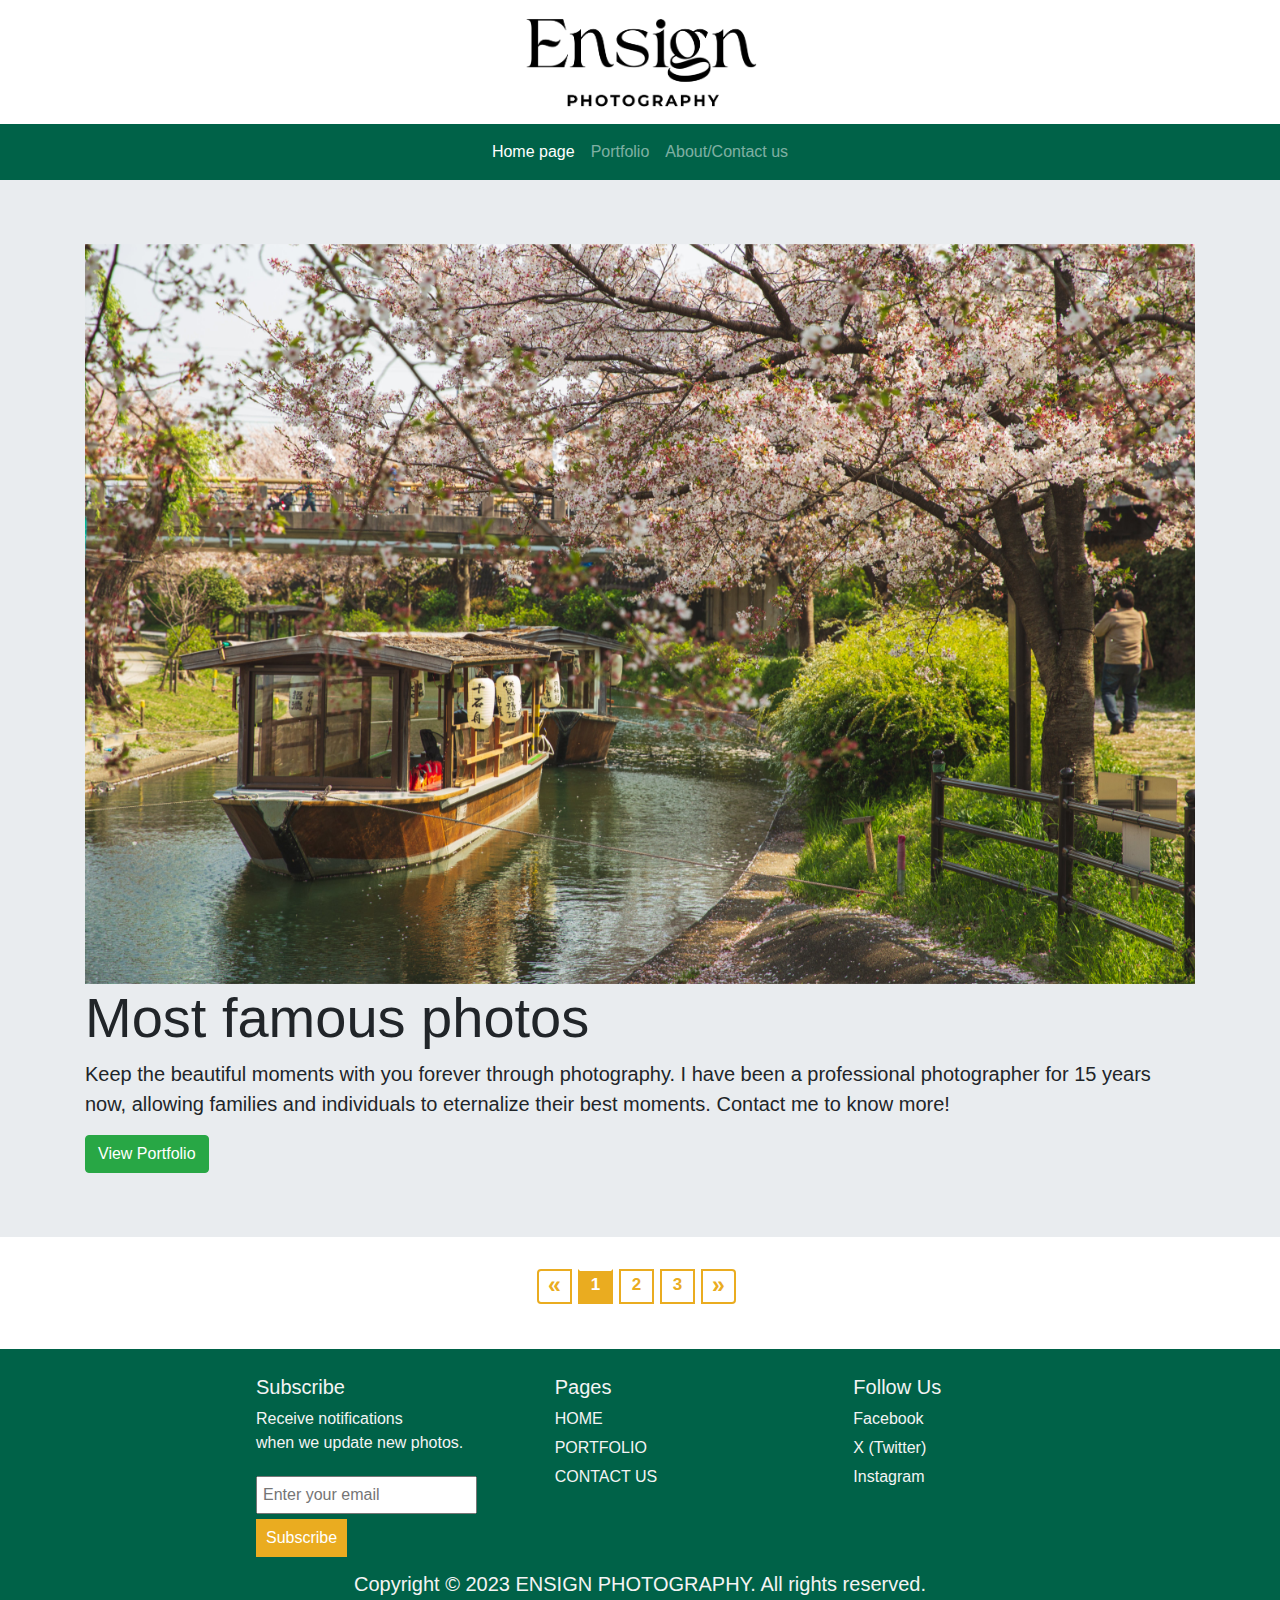
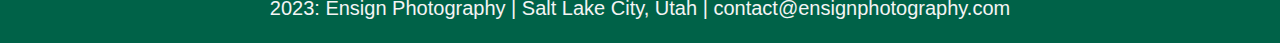
==== commit bf1dcd23: "new css style for Contactus" ====
--- a/index.html
+++ b/index.html
@@ -115,7 +115,7 @@
                     </ul>
                 </div>
             </div>
-            <h5></h5>Copyright &copy; 2023 ENSIGN PHOTOGRAPHY. All rights reserved.<br>
+            <h5> Copyright &copy; 2023 ENSIGN PHOTOGRAPHY. All rights reserved.<br>
                 2023: Ensign Photography | Salt Lake City, Utah | contact@ensignphotography.com</h5>
         </footer>
 </html>--- a/style.css
+++ b/style.css
@@ -136,255 +136,3 @@
 }
 
 
-
-  @import url('https://fonts.googleapis.com/css2?family=Playfair+Display:ital,wght@0,400;0,500;0,600;0,700;0,800;0,900;1,400&display=swap');
-*
-/*
-CONTACT US (Nelly's participation)
-*/
-
-{
-    margin: 0;
-    padding: 0;
-    box-sizing: border-box;
-    font-family: 'Playfair Display', sans-serif;
-}
-
-.contact {
-    position: relative;
-    min-height: 100vh;
-    padding: 50px 100px;
-    display: flex;
-    justify-content: center;
-    align-items: center;
-    flex-direction: column;
-    background-color: #fff;
-    background-size: cover;
-}
-
-.contact .content {
-    max-width: 800px;
-    text-align: center;
-}
-
-.contact .content h2 {
-    font-size: 50px;
-    font-weight: 700;
-    color: black;
-}
-
-.contact .content h3 {
-    font-size: 30px;
-    font-weight: 500;
-    color: black;
-}
-
-.container {
-    width: 100%;
-    display: flex;
-    justify-content: center;
-    align-items: center;
-    margin-top: 30px;
-}
-
-.container .contactInfo {
-    width: 50%;
-    display: flex;
-    flex-direction: column;
-    min-height: 500px;
-}
-
-.container .contactInfo .box {
-    position: relative;
-    padding: 30px 0;
-    padding-left: 20%;
-    display: flex;
-}
-
-.container .contactInfo .box .icon {
-    min-width: 60px;
-    height: 60px;
-    background: black;
-    display: flex;
-    justify-content: center;
-    align-items: center;
-    border-radius: 50%;
-    font-size: 30px;
-}
-
-.container .contactInfo .box .text {
-    display: flex;
-    margin-left: 20px;
-    font-size: 20px;
-    color: black;
-    flex-direction: column;
-    font-weight: 500;
-}
-
-.container .contactInfo .box .text h3 {
-    font-weight: 500;
-    color: #27c1f9;
-}
-
-.contactForm {
-    width: 40%;
-    padding: 40px;
-    background: #666;
-    margin-right:50px;
-    border-radius: 25px;
-}
-
-.contactForm h2 {
-    font-size: 30px;
-    color: #fff;
-    font-weight: 500;
-}
-
-.contactForm .inputBox {
-    position: relative;
-    width: 100%;
-    margin-top: 10px;
-    
-}
-
-.contactForm .inputBox input,
-.contactForm .inputBox textarea {
-    width: 100%;
-    padding: 5px 0;
-    padding-left: 8px;
-    font-size: 16px;
-    margin: 15px 0;
-    border: none;
-    border-bottom: 2px solid #fff;
-    outline: none;
-    resize: none;
-    border-radius: 10px;
-}
-
-.contactForm .inputBox span {
-    position: absolute;
-    width: 100%;
-    left: 3px;
-    padding: 10px 0;
-    padding-left: 5px;
-    font-size: 16px;
-    margin: 10px 0;
-    pointer-events: none;
-    transition: 0.5s;
-    color: #666;
-}
-
-.contactForm .inputBox input:focus~span,
-.contactForm .inputBox input:valid~span,
-.contactForm .inputBox textarea:focus~span,
-.contactForm .inputBox textarea:valid~span {
-    color: #e91e63;
-    font-size: 12px;
-    transform: translateY(-70%);
-}
-
-.contactForm .inputBox input[type="submit"] {
-    width: 100px;
-    background: #fff;
-    color: #1E5288;
-    border: none;
-    cursor: pointer;
-    padding: 10px;
-    font-size: 18px;
-}
-
-@media (max-width: 991px) {
-    .contact {
-        padding: 50px;
-    }
-
-    .container {
-        flex-direction: column;
-    }
-
-    .container .contactInfo {
-        margin-bottom: 40px;
-    }
-
-    .container .contactInfo
-    .contactForm {
-        width: 100%;
-    }
-}
-
-* {
-    margin: 0;
-    padding: 0;
-    box-sizing: border-box;
-    font-family: 'Playfair Display', sans-serif;
-}
-
-/*
-*
-NAVIGATION BAR (Nelly's Parcipation)
-*
-*/
-
-.heroHome{
-    width: 100%;
-    height: 100vh;
-    position: relative;
-    padding: 0 5%;
-    display: flex;
-    align-items: center;
-    justify-content: center;
-    overflow: hidden;
-}
-.hero {
-    width: 100%;
-    height: 150px;
-    background-color: #fff;
-    position: relative;
-    padding: 0 5%;
-    display: flex;
-    align-items: center;
-    justify-content: center;
-    overflow: hidden;
-}
-
-nav {
-    width: 100%;
-    position: absolute;
-    top: 0;
-    left: 0;
-    padding: 20px 8%;
-    display: flex;
-    align-items: center;
-    justify-content: space-between;
-}
-
-nav .logo {
-    width: 280px;
-}
-
-nav ul li {
-    list-style: none;
-    display: inline-block;
-    margin-left: 40px;
-}
-
-nav ul li a {
-    text-decoration: none;
-    color: black;
-    font-size: 20px;
-    font-weight: 500;
-}
-
-nav ul li a::after{
-	content: '';
-	width: 0%;
-	height: 2px;
-	background: #f44336;
-	display: block;
-	margin: auto;
-	transition: 0.5s;
-}
-
-nav ul li a:hover::after{
-	width: 100%;
-}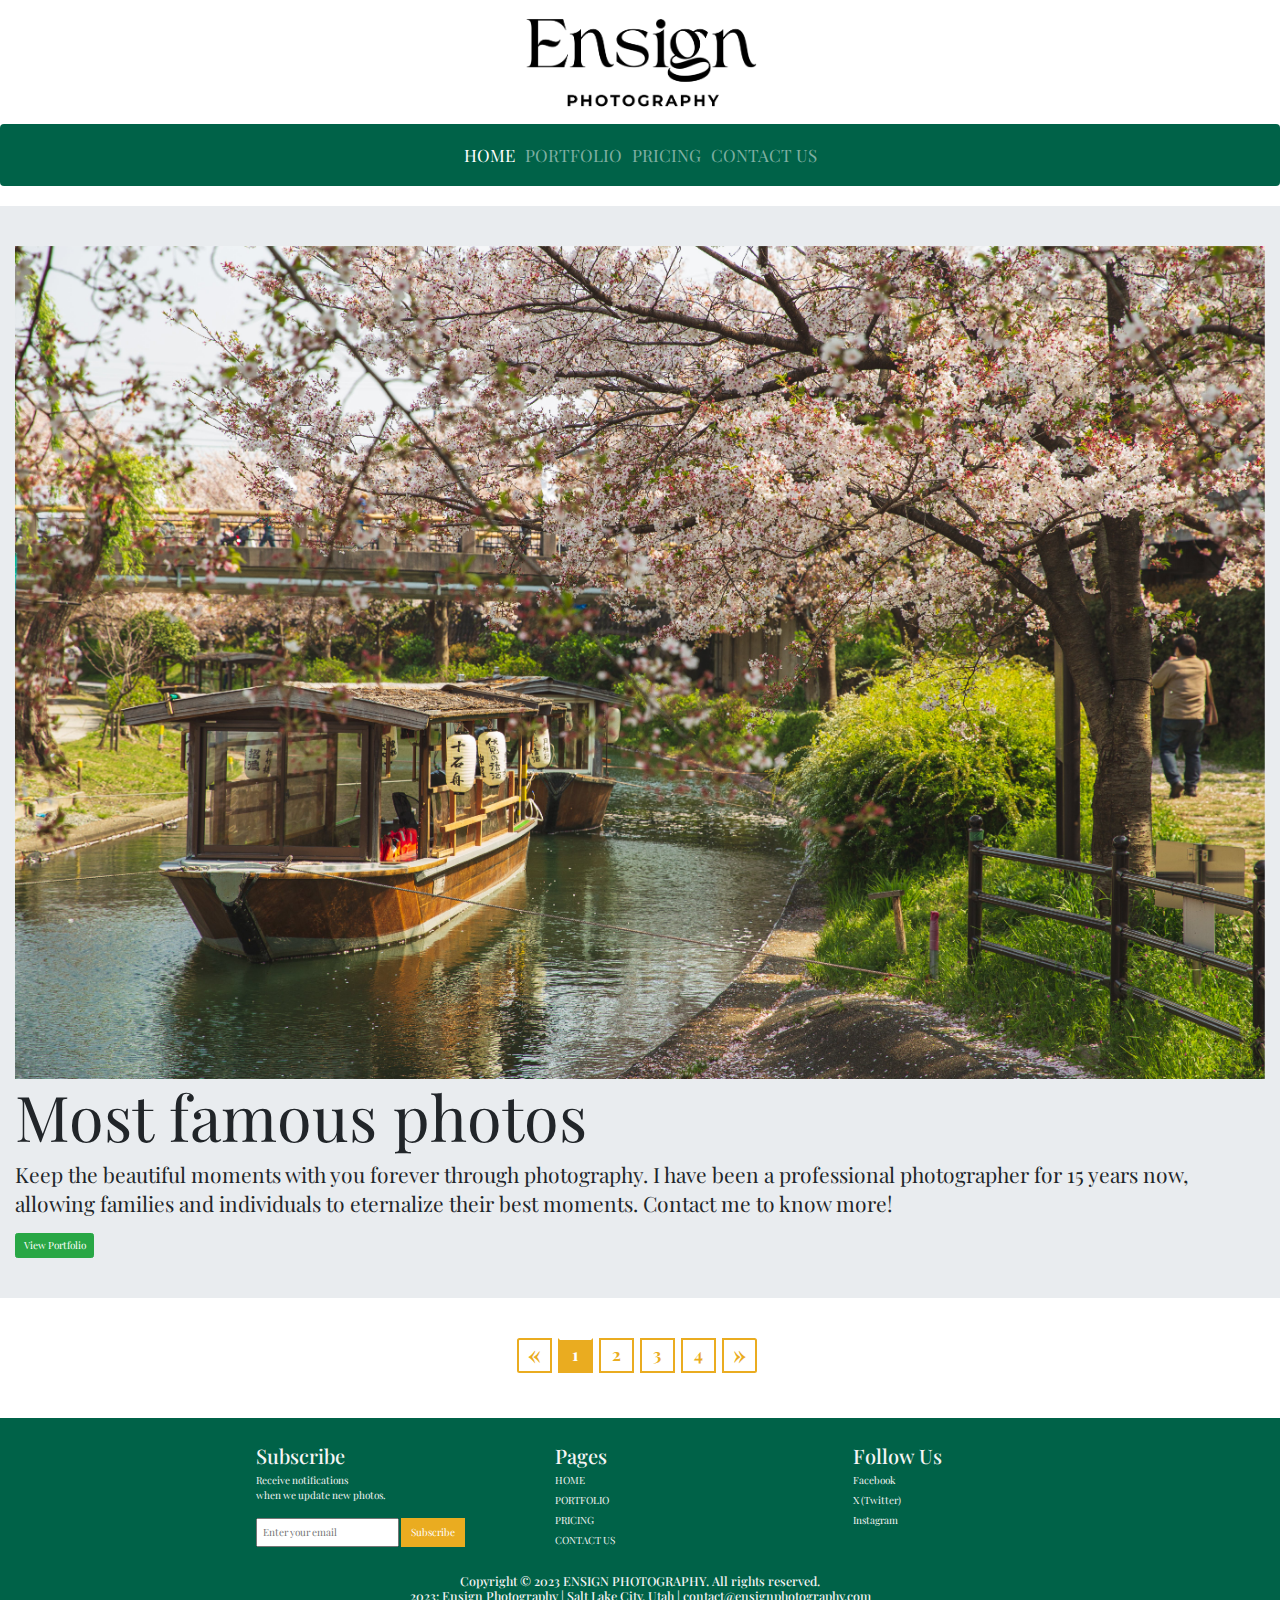
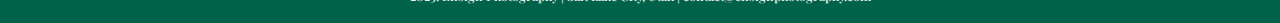
==== commit 8c562f9b: "Updated files" ====
--- a/index.html
+++ b/index.html
@@ -1,6 +1,5 @@
 <!DOCTYPE html>
-<html lang="en">
-    <head>
+<html lang="en"><head>
 
         <!--mobile ready-->
         <meta charset="utf-8">
@@ -11,7 +10,11 @@
         "></script>
         <link href="
         https://cdn.jsdelivr.net/npm/bootstrap@5.3.2/dist/css/bootstrap.min.css
-        " rel="stylesheet">        
+        " rel="stylesheet"> 
+		<!--for photo gallery-->
+		  <link rel="stylesheet" href="https://maxcdn.bootstrapcdn.com/bootstrap/3.4.1/css/bootstrap.min.css">
+		  <script src="https://ajax.googleapis.com/ajax/libs/jquery/3.7.1/jquery.min.js"></script>
+		  <script src="https://maxcdn.bootstrapcdn.com/bootstrap/3.4.1/js/bootstrap.min.js"></script>
 
         <!--for pagination-->
         <link rel="stylesheet" href="https://cdn.jsdelivr.net/npm/bootstrap@4.6.2/dist/css/bootstrap.min.css">
@@ -26,20 +29,23 @@
         
         <!--Navbar with links by Sofia-->
         <nav class="navbar navbar-expand-sm navbar-dark">
-            <div class="container-fluid justify-content-center">
-              <ul class="navbar-nav">
-                <li class="nav-item">
-                  <a class="nav-link active" href="index.html">Home page</a>
-                </li>
-               <li class="nav-item">
-                  <a class="nav-link" href="portfolio.html">Portfolio</a>
-                </li>
-                <li class="nav-item">
-                  <a class="nav-link" href="contactus.html">About/Contact us</a>
-                </li>
-              </ul>
-            </div>
-          </nav>
+		  <div class="container-fluid">
+			<ul class="navbar-nav">
+			  <li class="nav-item">
+				<a class="nav-link active" href="index.html">HOME</a>
+			  </li>
+			 <li class="nav-item">
+				<a class="nav-link" href="portfolio.html">PORTFOLIO</a>
+			  </li>
+				<li class="nav-item">
+				<a class="nav-link" href="pricing.html">PRICING</a>
+			  </li>
+			  <li class="nav-item">
+				<a class="nav-link" href="contactus.html">CONTACT US</a>
+			  </li>
+			</ul>
+		  </div>
+		</nav>
 
           <!--Jumbotron with slideshow by Sofia-->        
         <div class="jumbotron jumbotron-fluid">
@@ -79,7 +85,8 @@
                 </li>
                 <li class="page-item active"><a class="page-link" href="index.html">1</a></li>
                 <li class="page-item"><a class="page-link" href="portfolio.html">2</a></li>
-                <li class="page-item"><a class="page-link" href="contactus.html">3</a></li>
+				<li class="page-item"><a class="page-link" href="pricing.html">3</a></li>
+                <li class="page-item"><a class="page-link" href="contactus.html">4</a></li>
                 <li class="page-item">
                     <a href="contactus.html" class="page-link" aria-label="Next">
                         <span aria-hidden="true">»</span>
@@ -94,7 +101,7 @@
             <div class="footer-container">
                 <div class="column">
                     <h3>Subscribe</h3>
-                    <p>Receive notifications</br>when we update new photos.</p>
+                    <p>Receive notifications<br>when we update new photos.</p>
                     <input type="email" placeholder="Enter your email">
                     <button>Subscribe</button>
                 </div>
@@ -103,6 +110,7 @@
                     <ul>
                         <li><a href="index.html">HOME</a></li>
                         <li><a href="portfolio.html">PORTFOLIO</a></li>
+						<li><a href="pricing.html">PRICING</a></li>
                         <li><a href="contactus.html">CONTACT US</a></li>
                     </ul>
                 </div>
--- a/style.css
+++ b/style.css
@@ -1,8 +1,17 @@
 /* CSS style for all pages*/
+
+/*Font by Nelly*/
+ @import url('https://fonts.googleapis.com/css2?family=Playfair+Display:ital,wght@0,400;0,500;0,600;0,700;0,800;0,900;1,400&display=swap');
+
+*{
+    margin: 0;
+    padding: 0;
+    box-sizing: border-box;
+    font-family: 'Playfair Display', sans-serif;
+}
 
 /*footer design by Rie*/
 footer {
-    background-color: #006248;
     background-color: #006248;
     text-align: center;
     color: #f4f4f4;
@@ -133,6 +142,7 @@
 Created by Sofia Silva */
 .navbar {
 background-color: #006248;
+font-size: 17px
 }
 
 
